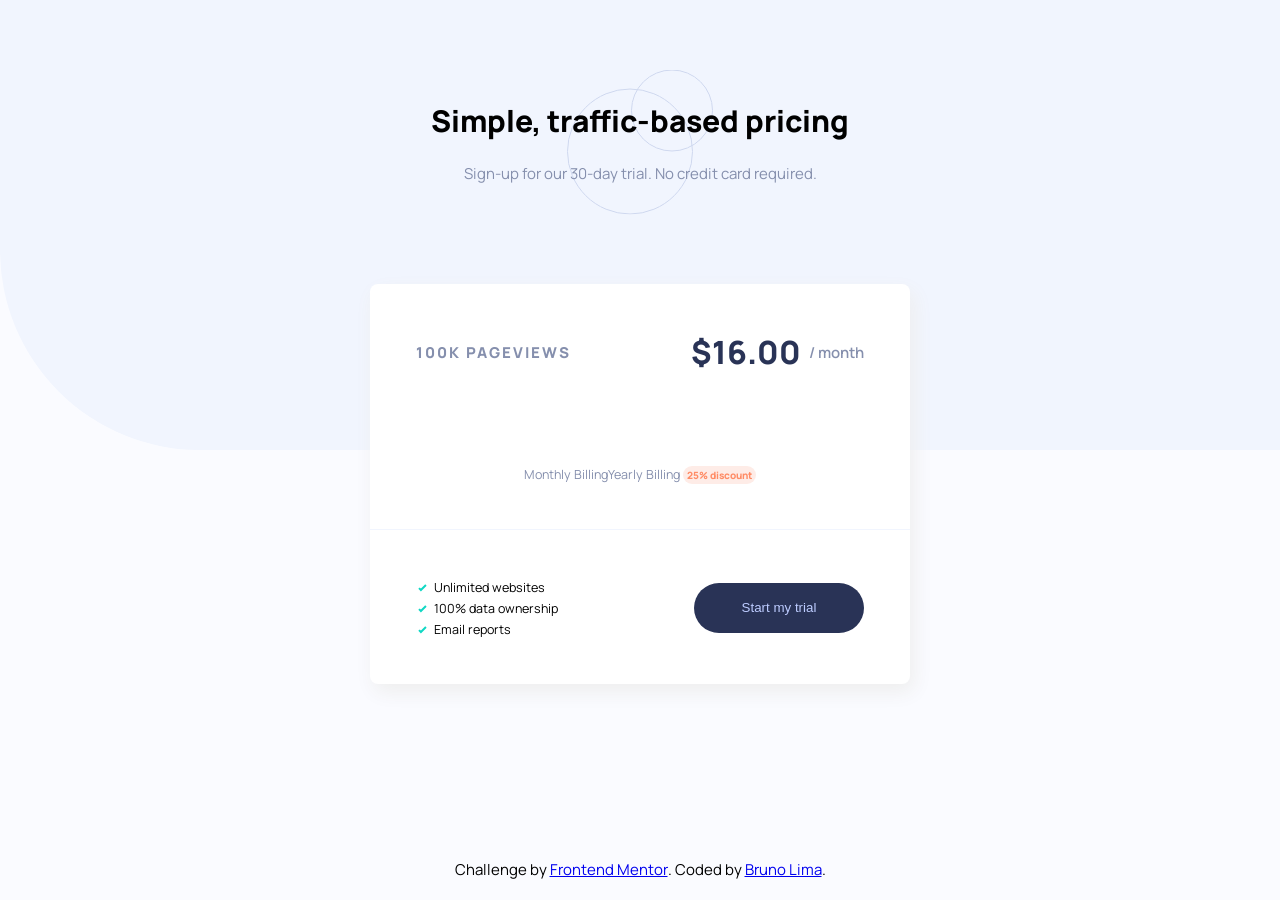
==== index.html @ 749a8630 "feat: Added style on page" ====
<!DOCTYPE html>
<html lang="en">

<head>
  <meta charset="UTF-8">
  <meta name="viewport" content="width=device-width, initial-scale=1.0">
  <!-- displays site properly based on user's device -->

  <link rel="icon" type="image/png" sizes="32x32" href="./images/favicon-32x32.png">

  <title>Frontend Mentor | Interactive pricing component</title>
  <link rel="preconnect" href="https://fonts.gstatic.com">
  <link href="https://fonts.googleapis.com/css2?family=Manrope:wght@600;800&display=swap" rel="stylesheet">
  <link rel="stylesheet" href="css/style.css">
</head>

<body>
  <div class="container">
    <div class="bg"></div>
    <header>
      <div class="top">
        <h1>Simple, traffic-based pricing</h1>
        <p>Sign-up for our 30-day trial. No credit card required.</p>
      </div>
    </header>
    <main>
      <div class="main__top">
        <p>100K PAGEVIEWS</p>
        <p><span class="value">$16.00</span>/ month</p>
      </div>
      <div class="main__content">
        <small>
          Monthly Billing
        </small>
        <small>
          Yearly Billing
          <span class="main__content-discount">25% discount</span>
        </small>
      </div>
      <div class="main__footer">
        <ul>
          <li>
            <small>Unlimited websites</small>
          </li>
          <li>
            <small>100% data ownership</small>
          </li>
          <li>
            <small>Email reports</small>
          </li>
        </ul>
        <button>Start my trial</button>
      </div>
    </main>
    <div class="attribution">
      Challenge by <a href="https://www.frontendmentor.io?ref=challenge" target="_blank">Frontend Mentor</a>.
      Coded by <a href="https://github.com/brunolimadev/interactive-pricing-component-main">Bruno Lima</a>.
    </div>
  </div>
</body>

</html>
---- css/style.css ----
:root{
 --full-slider-bar: hsl(174, 77%, 80%);
 --slider-bg: hsl(174, 86%, 45%);
 --discount-bg: hsl(14, 92%, 95%);
 --discount-text: hsl(15, 100%, 70%);
 --cta-text: hsl(226, 100%, 87%);
 --main-bg: hsl(230, 100%, 99%);
 --empty-slider-bar: hsl(224, 65%, 95%);
 --toggle-bg: hsl(223, 50%, 87%);
 --text: hsl(225, 20%, 60%);
 --text-and-cta-bg: hsl(227, 35%, 25%);
}

*{
    border:0;
    outline: 0;
    margin: 0;
    padding: 0;
    box-sizing: border-box;
}

h1, h2, h3, h4, h5, h6, p, span, small, a{
    -webkit-font-smoothing: antialiased;
}

ul{
    padding-left: 18px;
    list-style: url('../images/icon-check.svg');
}

body{
    position: relative;
    font-family: 'Manrope', sans-serif;
    font-size: 15px;
    background-color: var(--main-bg);
}

.bg{
    width: 100%;
    height: 50vh;
    background-color: #f1f5fe;
    position: absolute;
    z-index: -1;
    border-radius: 0 0 0px 200px;
    left: 0;
}

.container{
    max-width: 940px;
    width: 100%;
    height: 100vh;
    margin: 0 auto;
    overflow: hidden;
}

.top{
    position: relative;
    text-align: center;
    margin: 100px 0;
}

.top::before{
    content: '';
    display: block;
    position: absolute;
    width: 146px;
    height: 145px;
    background-image: url('../images/pattern-circles.svg');
    z-index: -1;
    top: 50%;
    left: 50%;
    margin-right: -50%;
    transform: translate(-50%, -50%);
}

.top > h1{
    font-weight: 800;
    margin-bottom: 22px;
}

.top > p{
    color: var(--text);
}

main{
    max-width: 540px;
    width: 100%;
    height: 400px;
    margin: 0 auto;
    background-color: #fff;
    border-radius: 8px;
    display: flex;
    flex-direction: column;
    justify-content: space-between;
    box-shadow: 4px 8px 20px #eee;
}
.main__top,
.main__content,
.main__footer{
    display: flex;
    padding: 46px;
}

.main__top{
    justify-content: space-between;
    align-items: center;
}

.main__top > p{
    font-weight: 800;
    color: var(--text);
    display: flex;
    align-items: center;
}

.main__top > p:first-child{
    letter-spacing: 2px;
}


.main__top > p:last-child{
    font-weight: 600;
}


.main__top .value{
    font-weight: 800;
    font-size: 32px;
    color: var(--text-and-cta-bg);
    margin-right: 8px;
}

.main__content{
    justify-content: center;
    border-bottom: 1px solid #f1f5fe;
}

.main__content small{
    color: var(--text);
}

.main__content-discount{
    background-color: var(--discount-bg);
    color: var(--discount-text);
    padding: 2px 4px;
    border-radius: 30px;
    font-size: 10px;
    font-weight: 800;
}

.main__footer{
    justify-content: space-between;
    align-items: center;
}

button{
    width:  170px;
    height: 50px;
    background-color: var(--text-and-cta-bg);
    color: var(--cta-text);
    border-radius: 170px;
    cursor: pointer;
}

button:hover{
    color: #fff;
}

.attribution{
    width: 100%;
    position: absolute;
    bottom: 20px;
    left: 0;
    text-align: center;
}


/* Mobile */
@media screen and (max-width: 375px){

}

/* Desktop */
@media screen and (max-width: 1440px){

}
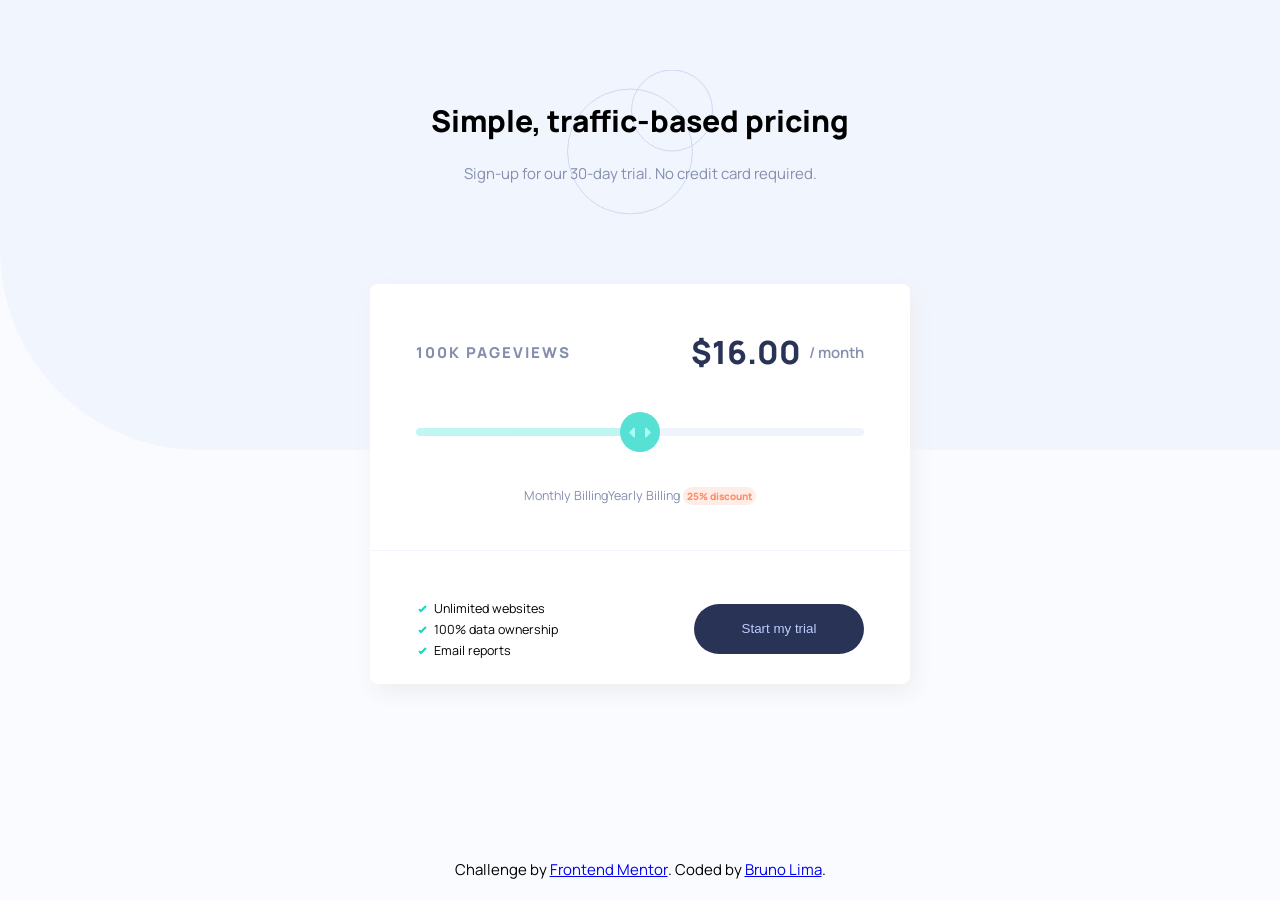
==== commit 334be490: "feat: input range adjustments" ====
--- a/index.html
+++ b/index.html
@@ -29,6 +29,9 @@
         <p><span class="value">$16.00</span>/ month</p>
       </div>
       <div class="main__content">
+        <div class="main__content-range">
+          <input type="range" class="form-range" id="range">
+        </div>
         <small>
           Monthly Billing
         </small>
@@ -58,5 +61,5 @@
     </div>
   </div>
 </body>
-
+<script src="js/index.js"></script>
 </html>
--- a/css/style.css
+++ b/css/style.css
@@ -122,7 +122,6 @@
     font-weight: 600;
 }
 
-
 .main__top .value{
     font-weight: 800;
     font-size: 32px;
@@ -131,9 +130,60 @@
 }
 
 .main__content{
+    flex-wrap: wrap;
     justify-content: center;
     border-bottom: 1px solid #f1f5fe;
-}
+    padding-top: 0;
+}
+
+.main__content-range{
+    width: 100%;
+    margin-bottom: 46px;
+}
+
+.main__content-range > input[type='range'] {
+    -webkit-appearance: none;  
+    appearance: none;
+    width: 100%; 
+    height: 8px;
+    background:  linear-gradient(90deg, var(--full-slider-bar) 50% , 50%, var(--empty-slider-bar)); 
+    border-radius: 8px;
+    -webkit-transition: .2s;
+    transition: opacity .2s;
+    opacity: .7;
+}
+
+.main__content-range > input[type='range']:hover{
+    opacity: 1;
+}
+
+.main__content-range > input::-webkit-slider-runnable-track {
+        
+}
+
+
+.main__content-range > input::-webkit-slider-thumb {
+    -webkit-appearance: none; 
+    appearance: none;
+    width: 40px; 
+    height: 40px; 
+    background: var(--slider-bg) url('../images/icon-slider.svg') no-repeat center; /* Green background */
+    cursor: pointer; 
+    border-radius: 100%;
+    padding: 8px;
+  }
+
+  
+.main__content-range > input::-moz-range-thumb {
+    -webkit-appearance: none; 
+    appearance: none;
+    width: 40px; 
+    height: 40px; 
+    background: var(--slider-bg) url('../images/icon-slider.svg') no-repeat center; /* Green background */
+    cursor: pointer; 
+    border-radius: 100%;
+    padding: 8px;
+  }
 
 .main__content small{
     color: var(--text);
@@ -160,6 +210,7 @@
     color: var(--cta-text);
     border-radius: 170px;
     cursor: pointer;
+    transition: 300ms ease-in-out;
 }
 
 button:hover{
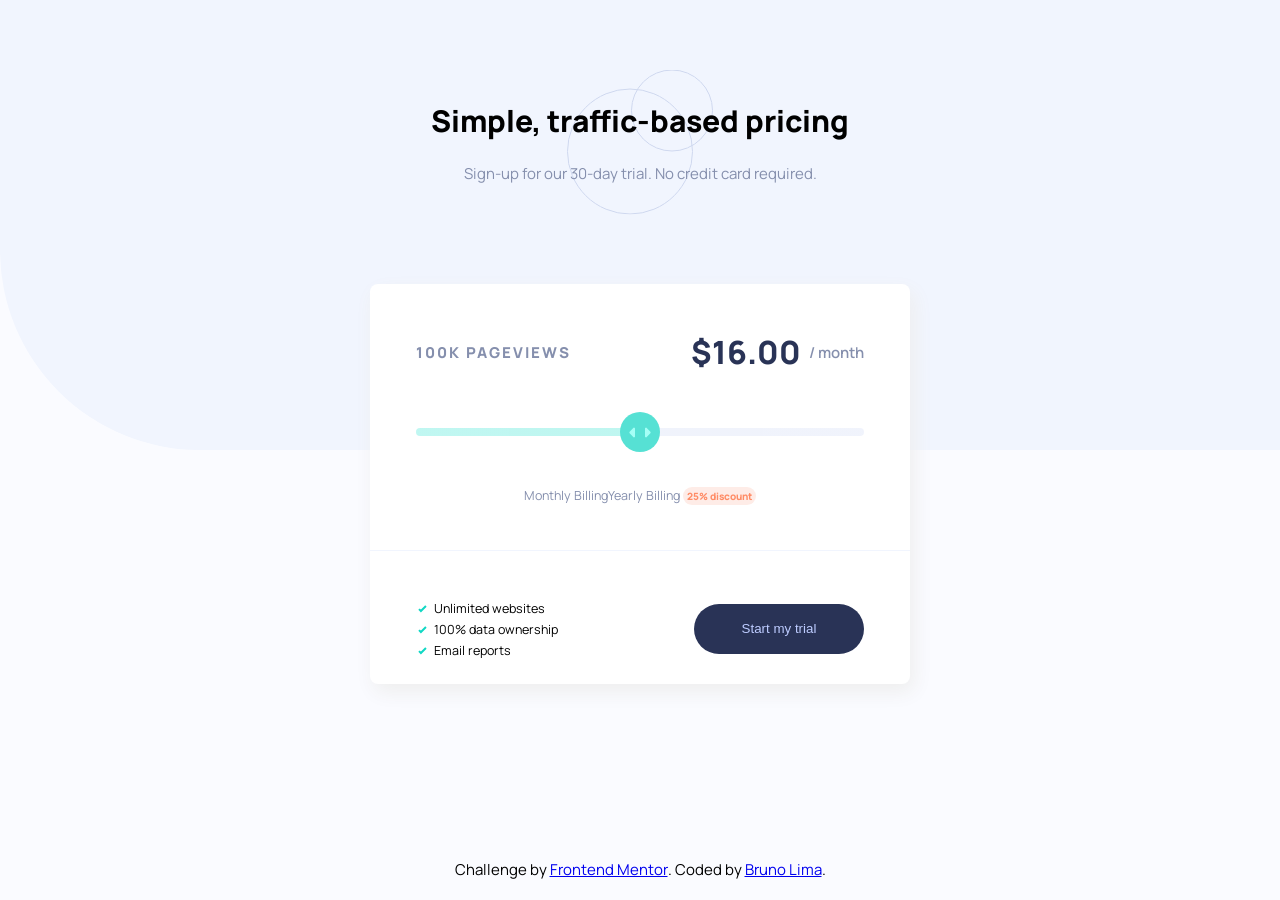
==== commit a4b16bd3: "feat: Finalized input range values" ====
--- a/index.html
+++ b/index.html
@@ -25,10 +25,11 @@
     </header>
     <main>
       <div class="main__top">
-        <p>100K PAGEVIEWS</p>
-        <p><span class="value">$16.00</span>/ month</p>
+        <p id="pageviews"></p>
+        <p><span id="value"></span>/ month</p>
       </div>
       <div class="main__content">
+        
         <div class="main__content-range">
           <input type="range" class="form-range" id="range">
         </div>
--- a/css/style.css
+++ b/css/style.css
@@ -122,7 +122,7 @@
     font-weight: 600;
 }
 
-.main__top .value{
+.main__top #value{
     font-weight: 800;
     font-size: 32px;
     color: var(--text-and-cta-bg);
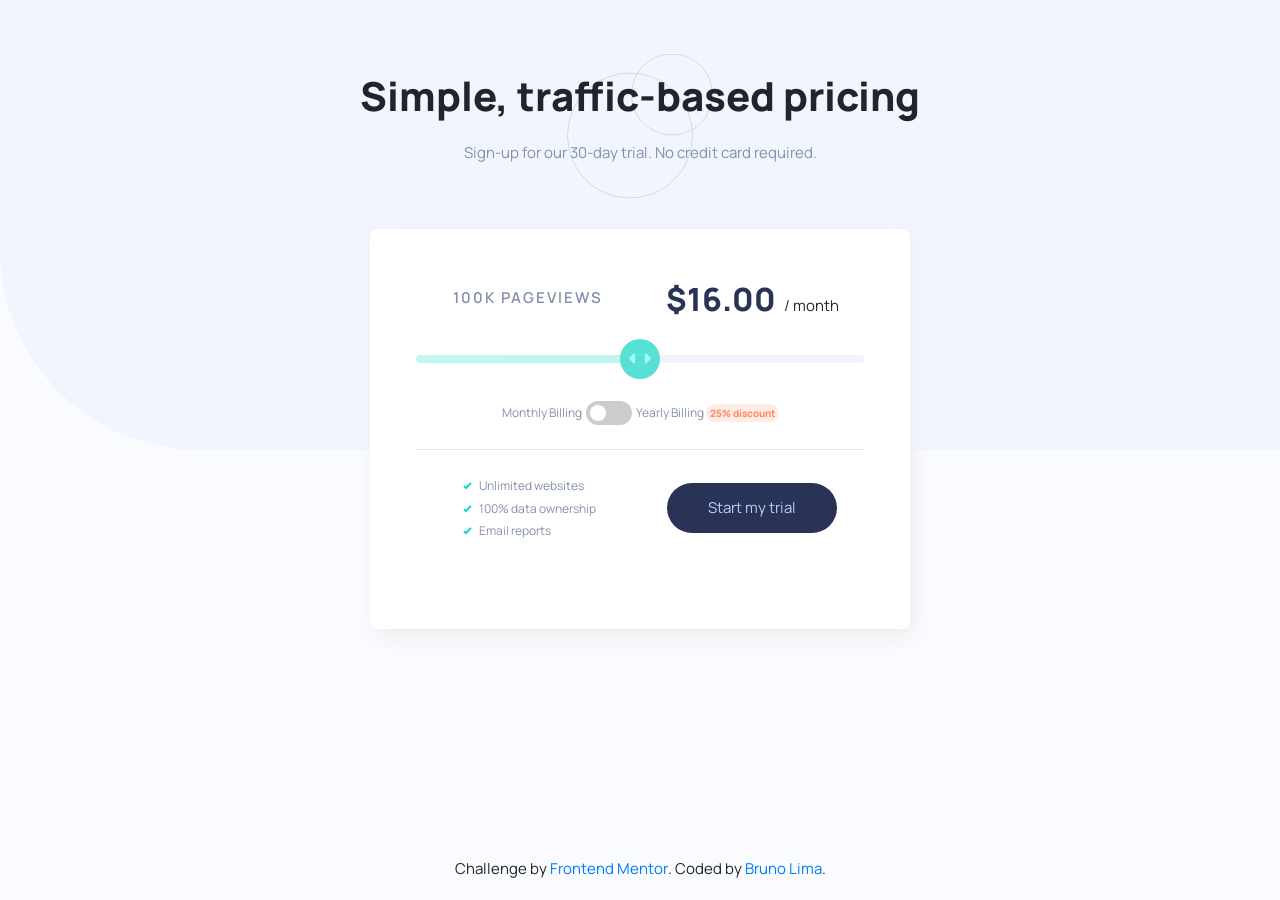
==== commit 6a802610: "feat: Responsive adjustments" ====
--- a/index.html
+++ b/index.html
@@ -11,56 +11,93 @@
   <title>Frontend Mentor | Interactive pricing component</title>
   <link rel="preconnect" href="https://fonts.gstatic.com">
   <link href="https://fonts.googleapis.com/css2?family=Manrope:wght@600;800&display=swap" rel="stylesheet">
+  <link rel="stylesheet" href="https://cdn.jsdelivr.net/npm/bootstrap@4.6.0/dist/css/bootstrap.min.css"
+    integrity="sha384-B0vP5xmATw1+K9KRQjQERJvTumQW0nPEzvF6L/Z6nronJ3oUOFUFpCjEUQouq2+l" crossorigin="anonymous">
+
   <link rel="stylesheet" href="css/style.css">
 </head>
 
 <body>
   <div class="container">
+
     <div class="bg"></div>
-    <header>
-      <div class="top">
-        <h1>Simple, traffic-based pricing</h1>
-        <p>Sign-up for our 30-day trial. No credit card required.</p>
+
+      <div class="row m-0 pt-4">
+        <div class="col m-0 text-center my-5 top">
+          <h1>Simple, traffic-based pricing</h1>
+          <p>Sign-up for our 30-day trial. No credit card required.</p>
+        </div>
       </div>
-    </header>
+
     <main>
-      <div class="main__top">
-        <p id="pageviews"></p>
-        <p><span id="value"></span>/ month</p>
+      <div class="row m-0 main__top">
+        <div class="col-12 col-sm-6 col-md-6 col-lg-6 m-0 d-flex align-items-center justify-content-center">
+          <p id="pageviews"></p>
+        </div>
+        <div class="col-12 col-sm-6 col-md-6 col-lg-6 m-0 d-flex align-items-center justify-content-center">
+          <p id="box-value"><span id="value"></span>/ month</p>
+        </div>
       </div>
-      <div class="main__content">
-        
-        <div class="main__content-range">
-          <input type="range" class="form-range" id="range">
+
+      <div class="row m-0">
+        <div class="col p-0">
+          <div class="row m-0 w-100">
+            <div class="col m-0 p-0 pt-2">
+              <div class="main__content-range" id="wrapper-range">
+                <input type="range" class="form-range" id="range">
+              </div>
+            </div>
+          </div>
+
+          <div class="row mt-2">
+            <div class="col p-0">
+              <div class="main__options pt-4">
+                <small>
+                  Monthly Billing
+                </small>
+                <label class="switch">
+                  <input type="checkbox">
+                  <span class="slider round"></span>
+                </label>
+                <small>
+                  Yearly Billing
+                  <span class="main__content-discount">25% discount</span>
+                </small>
+              </div>
+            </div>
+          </div>
         </div>
-        <small>
-          Monthly Billing
-        </small>
-        <small>
-          Yearly Billing
-          <span class="main__content-discount">25% discount</span>
-        </small>
       </div>
-      <div class="main__footer">
-        <ul>
-          <li>
-            <small>Unlimited websites</small>
-          </li>
-          <li>
-            <small>100% data ownership</small>
-          </li>
-          <li>
-            <small>Email reports</small>
-          </li>
-        </ul>
-        <button>Start my trial</button>
+
+      <hr class="my-4">
+
+      <div class="row m-0">
+        <div class="col-sm-12 col-md-6 col-lg-6 p-0 d-flex justify-content-center">
+          <ul>
+            <li>
+              <small>Unlimited websites</small>
+            </li>
+            <li>
+              <small>100% data ownership</small>
+            </li>
+            <li>
+              <small>Email reports</small>
+            </li>
+          </ul>
+        </div>
+        <div class="col-sm-12 col-md-6 col-lg-6  d-flex justify-content-center align-items-center">
+          <button>Start my trial</button>
+        </div>
       </div>
     </main>
+
     <div class="attribution">
       Challenge by <a href="https://www.frontendmentor.io?ref=challenge" target="_blank">Frontend Mentor</a>.
       Coded by <a href="https://github.com/brunolimadev/interactive-pricing-component-main">Bruno Lima</a>.
     </div>
+
   </div>
 </body>
 <script src="js/index.js"></script>
+
 </html>
--- a/css/style.css
+++ b/css/style.css
@@ -1,237 +1,338 @@
-:root{
- --full-slider-bar: hsl(174, 77%, 80%);
- --slider-bg: hsl(174, 86%, 45%);
- --discount-bg: hsl(14, 92%, 95%);
- --discount-text: hsl(15, 100%, 70%);
- --cta-text: hsl(226, 100%, 87%);
- --main-bg: hsl(230, 100%, 99%);
- --empty-slider-bar: hsl(224, 65%, 95%);
- --toggle-bg: hsl(223, 50%, 87%);
- --text: hsl(225, 20%, 60%);
- --text-and-cta-bg: hsl(227, 35%, 25%);
-}
-
-*{
-    border:0;
-    outline: 0;
-    margin: 0;
-    padding: 0;
-    box-sizing: border-box;
-}
-
-h1, h2, h3, h4, h5, h6, p, span, small, a{
-    -webkit-font-smoothing: antialiased;
-}
-
-ul{
-    padding-left: 18px;
-    list-style: url('../images/icon-check.svg');
-}
-
-body{
+:root {
+  --full-slider-bar: hsl(174, 77%, 80%);
+  --slider-bg: hsl(174, 86%, 45%);
+  --discount-bg: hsl(14, 92%, 95%);
+  --discount-text: hsl(15, 100%, 70%);
+  --cta-text: hsl(226, 100%, 87%);
+  --main-bg: hsl(230, 100%, 99%);
+  --empty-slider-bar: hsl(224, 65%, 95%);
+  --toggle-bg: hsl(223, 50%, 87%);
+  --text: hsl(225, 20%, 60%);
+  --text-and-cta-bg: hsl(227, 35%, 25%);
+}
+
+* {
+  border: 0;
+  outline: 0;
+  margin: 0;
+  padding: 0;
+  box-sizing: border-box;
+}
+
+h1,
+h2,
+h3,
+h4,
+h5,
+h6,
+p,
+span,
+small,
+a {
+  -webkit-font-smoothing: antialiased;
+}
+
+ul {
+  padding-left: 18px;
+  list-style: url("../images/icon-check.svg");
+}
+
+body {
+  position: relative;
+  font-family: "Manrope", sans-serif;
+  font-size: 15px;
+  background-color: var(--main-bg);
+}
+
+.bg {
+  width: 100%;
+  height: 50vh;
+  background-color: #f1f5fe;
+  position: absolute;
+  z-index: -1;
+  border-radius: 0 0 0px 200px;
+  left: 0;
+}
+
+.container {
+  max-width: 940px;
+  width: 100%;
+  height: 100vh;
+  margin: 0 auto;
+  overflow: hidden;
+  padding: 0;
+}
+
+.top::before {
+  content: "";
+  display: block;
+  position: absolute;
+  width: 146px;
+  height: 145px;
+  background-image: url("../images/pattern-circles.svg");
+  z-index: -1;
+  top: 50%;
+  left: 50%;
+  margin-right: -50%;
+  transform: translate(-50%, -50%);
+}
+
+.top h1 {
+  font-weight: 800;
+  margin-bottom: 22px;
+}
+.top p {
+  color: var(--text);
+}
+
+main {
+  max-width: 540px;
+  width: 100%;
+  height: 400px;
+  margin: 0 auto;
+  background-color: #fff;
+  border-radius: 8px;
+  display: flex;
+  flex-direction: column;
+  box-shadow: 4px 8px 20px #eee;
+  padding: 46px;
+  /* Hide default HTML checkbox */
+  /* The slider */
+  /* Rounded sliders */
+}
+main #pageviews {
+  font-weight: 800;
+  color: var(--text);
+  display: flex;
+  align-items: center;
+}
+main #pageviews:first-child {
+  letter-spacing: 2px;
+}
+main #pageviews:last-child {
+  font-weight: 600;
+}
+main #value {
+  font-weight: 800;
+  font-size: 32px;
+  color: var(--text-and-cta-bg);
+  margin-right: 8px;
+}
+main input[type=range] {
+  -webkit-appearance: none;
+  appearance: none;
+  width: 100%;
+  height: 8px;
+  background: linear-gradient(90deg, var(--full-slider-bar) 50%, 50%, var(--empty-slider-bar));
+  border-radius: 8px;
+  -webkit-transition: 0.2s;
+  transition: opacity 0.2s;
+  opacity: 0.7;
+}
+main input[type=range]:hover {
+  opacity: 1;
+}
+main input::-webkit-slider-thumb {
+  -webkit-appearance: none;
+  appearance: none;
+  width: 40px;
+  height: 40px;
+  background: var(--slider-bg) url("../images/icon-slider.svg") no-repeat center;
+  /* Green background */
+  cursor: pointer;
+  border-radius: 100%;
+  padding: 8px;
+}
+main input::-moz-range-thumb {
+  -webkit-appearance: none;
+  appearance: none;
+  width: 40px;
+  height: 40px;
+  background: var(--slider-bg) url("../images/icon-slider.svg") no-repeat center;
+  /* Green background */
+  cursor: pointer;
+  border-radius: 100%;
+  padding: 8px;
+}
+main small {
+  color: var(--text);
+}
+main .main__content-discount {
+  background-color: var(--discount-bg);
+  color: var(--discount-text);
+  padding: 2px 4px;
+  border-radius: 30px;
+  font-size: 10px;
+  font-weight: 800;
+}
+main button {
+  width: 170px;
+  height: 50px;
+  background-color: var(--text-and-cta-bg);
+  color: var(--cta-text);
+  border-radius: 170px;
+  cursor: pointer;
+  transition: 300ms ease-in-out;
+}
+main button:hover {
+  color: #fff;
+}
+main .main__options {
+  display: flex;
+  align-items: center;
+  justify-content: center;
+}
+main .switch {
+  position: relative;
+  display: inline-block;
+  width: 46px;
+  height: 24px;
+  margin: 0 4px;
+}
+main .switch input {
+  opacity: 0;
+  width: 0;
+  height: 0;
+}
+main .slider {
+  position: absolute;
+  cursor: pointer;
+  top: 0;
+  left: 0;
+  right: 0;
+  bottom: 0;
+  background-color: #ccc;
+  -webkit-transition: 0.4s;
+  transition: 0.4s;
+}
+main .slider:before {
+  position: absolute;
+  content: "";
+  height: 16px;
+  width: 16px;
+  left: 4px;
+  bottom: 4px;
+  background-color: white;
+  -webkit-transition: 0.4s;
+  transition: 0.4s;
+}
+main input:checked + .slider {
+  background-color: var(--slider-bg);
+}
+main input:focus + .slider {
+  box-shadow: 0 0 1px var(--slider-bg);
+}
+main input:checked + .slider:before {
+  -webkit-transform: translateX(22px);
+  -ms-transform: translateX(22px);
+  transform: translateX(22px);
+}
+main .slider.round {
+  border-radius: 34px;
+}
+main .slider.round:before {
+  border-radius: 50%;
+}
+main ul {
+  margin: 0;
+}
+
+.attribution {
+  width: 100%;
+  position: absolute;
+  bottom: 20px;
+  left: 0;
+  text-align: center;
+}
+
+@media screen and (max-width: 768px) {
+  main ul {
+    margin-bottom: 16px;
+  }
+
+  .attribution {
+    display: none;
+  }
+}
+@media screen and (max-width: 620px) {
+  .container {
+    padding: 0 8px;
+  }
+
+  .top > h1 {
+    font-size: 5.8vw;
+  }
+
+  .top > p {
+    color: var(--text);
+  }
+
+  main {
+    margin: 0 auto;
+    padding: 36px 16px;
+    height: 430px;
+  }
+
+  .attribution {
+    display: none;
+  }
+}
+@media screen and (max-width: 376px) {
+  .container {
+    padding: 0 8px;
+  }
+
+  .top h1 {
+    font-size: 5vw;
+  }
+  .top p {
+    color: var(--text);
+    width: 60%;
+    margin: 0 auto;
+    font-size: 3.5vw;
+    line-height: 2em;
+  }
+
+  main {
+    margin: 0 auto;
+    padding: 36px 16px;
+    height: 430px;
+  }
+  main #pageviews {
+    display: flex;
+    justify-content: center;
+  }
+  main #box-value {
+    display: flex;
+    justify-content: center;
+    align-items: center;
+    font-size: 1em;
+  }
+  main #box-value #value {
+    font-size: 2em;
+  }
+  main .main__options {
+    font-size: 0.8em;
+  }
+  main .switch {
     position: relative;
-    font-family: 'Manrope', sans-serif;
-    font-size: 15px;
-    background-color: var(--main-bg);
-}
-
-.bg{
-    width: 100%;
-    height: 50vh;
-    background-color: #f1f5fe;
-    position: absolute;
-    z-index: -1;
-    border-radius: 0 0 0px 200px;
-    left: 0;
-}
-
-.container{
-    max-width: 940px;
-    width: 100%;
-    height: 100vh;
-    margin: 0 auto;
-    overflow: hidden;
-}
-
-.top{
-    position: relative;
-    text-align: center;
-    margin: 100px 0;
-}
-
-.top::before{
-    content: '';
-    display: block;
-    position: absolute;
-    width: 146px;
-    height: 145px;
-    background-image: url('../images/pattern-circles.svg');
-    z-index: -1;
-    top: 50%;
-    left: 50%;
-    margin-right: -50%;
-    transform: translate(-50%, -50%);
-}
-
-.top > h1{
-    font-weight: 800;
-    margin-bottom: 22px;
-}
-
-.top > p{
-    color: var(--text);
-}
-
-main{
-    max-width: 540px;
-    width: 100%;
-    height: 400px;
-    margin: 0 auto;
-    background-color: #fff;
-    border-radius: 8px;
-    display: flex;
-    flex-direction: column;
-    justify-content: space-between;
-    box-shadow: 4px 8px 20px #eee;
-}
-.main__top,
-.main__content,
-.main__footer{
-    display: flex;
-    padding: 46px;
-}
-
-.main__top{
-    justify-content: space-between;
-    align-items: center;
-}
-
-.main__top > p{
-    font-weight: 800;
-    color: var(--text);
-    display: flex;
-    align-items: center;
-}
-
-.main__top > p:first-child{
-    letter-spacing: 2px;
-}
-
-
-.main__top > p:last-child{
-    font-weight: 600;
-}
-
-.main__top #value{
-    font-weight: 800;
-    font-size: 32px;
-    color: var(--text-and-cta-bg);
-    margin-right: 8px;
-}
-
-.main__content{
-    flex-wrap: wrap;
-    justify-content: center;
-    border-bottom: 1px solid #f1f5fe;
-    padding-top: 0;
-}
-
-.main__content-range{
-    width: 100%;
-    margin-bottom: 46px;
-}
-
-.main__content-range > input[type='range'] {
-    -webkit-appearance: none;  
-    appearance: none;
-    width: 100%; 
-    height: 8px;
-    background:  linear-gradient(90deg, var(--full-slider-bar) 50% , 50%, var(--empty-slider-bar)); 
-    border-radius: 8px;
-    -webkit-transition: .2s;
-    transition: opacity .2s;
-    opacity: .7;
-}
-
-.main__content-range > input[type='range']:hover{
-    opacity: 1;
-}
-
-.main__content-range > input::-webkit-slider-runnable-track {
-        
-}
-
-
-.main__content-range > input::-webkit-slider-thumb {
-    -webkit-appearance: none; 
-    appearance: none;
-    width: 40px; 
-    height: 40px; 
-    background: var(--slider-bg) url('../images/icon-slider.svg') no-repeat center; /* Green background */
-    cursor: pointer; 
-    border-radius: 100%;
-    padding: 8px;
-  }
-
-  
-.main__content-range > input::-moz-range-thumb {
-    -webkit-appearance: none; 
-    appearance: none;
-    width: 40px; 
-    height: 40px; 
-    background: var(--slider-bg) url('../images/icon-slider.svg') no-repeat center; /* Green background */
-    cursor: pointer; 
-    border-radius: 100%;
-    padding: 8px;
-  }
-
-.main__content small{
-    color: var(--text);
-}
-
-.main__content-discount{
-    background-color: var(--discount-bg);
-    color: var(--discount-text);
-    padding: 2px 4px;
-    border-radius: 30px;
-    font-size: 10px;
-    font-weight: 800;
-}
-
-.main__footer{
-    justify-content: space-between;
-    align-items: center;
-}
-
-button{
-    width:  170px;
-    height: 50px;
-    background-color: var(--text-and-cta-bg);
-    color: var(--cta-text);
-    border-radius: 170px;
-    cursor: pointer;
-    transition: 300ms ease-in-out;
-}
-
-button:hover{
-    color: #fff;
-}
-
-.attribution{
-    width: 100%;
-    position: absolute;
-    bottom: 20px;
-    left: 0;
-    text-align: center;
-}
-
-
-/* Mobile */
-@media screen and (max-width: 375px){
-
-}
-
-/* Desktop */
-@media screen and (max-width: 1440px){
-
-}+    display: inline-block;
+    width: 36px;
+    height: 24px;
+    margin: 0 4px;
+  }
+  main input:checked + .slider:before {
+    -webkit-transform: translateX(12px);
+    -ms-transform: translateX(12px);
+    transform: translateX(12px);
+  }
+  main button {
+    height: 40px;
+  }
+
+  .attribution {
+    display: none;
+  }
+}
+
+/*# sourceMappingURL=style.css.map */
